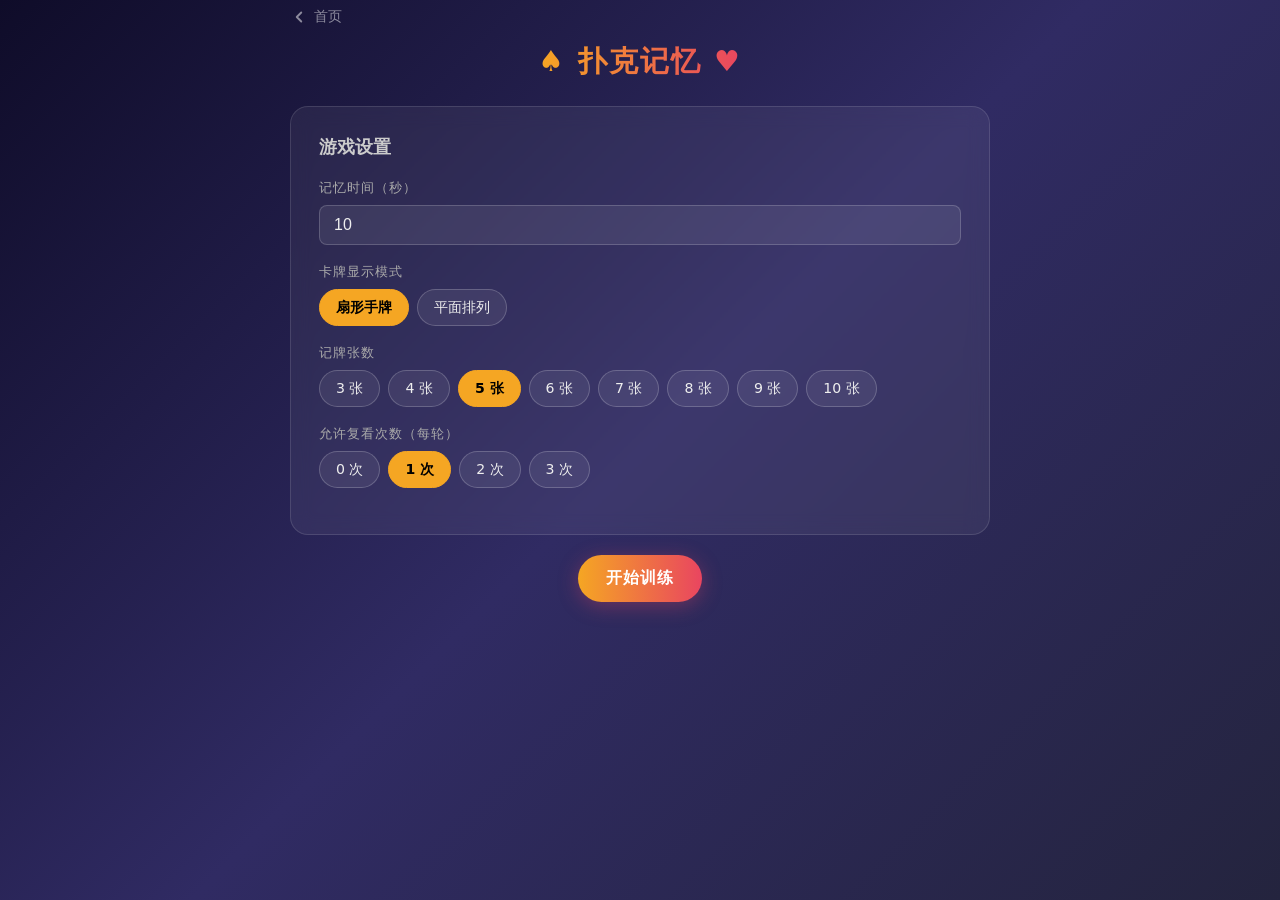
==== poker.html @ 92d8e5f7 "Scale corner rank text with card size (rem→em) 0.72rem was fixed ~11px regardless of card size. 0.72" ====
<!DOCTYPE html>
<html lang="zh-CN">
<head>
  <meta charset="UTF-8">
  <meta name="viewport" content="width=device-width, initial-scale=1.0, maximum-scale=1.0, user-scalable=no">
  <meta name="apple-mobile-web-app-capable" content="yes">
  <meta name="apple-mobile-web-app-status-bar-style" content="black-translucent">
  <meta name="apple-mobile-web-app-title" content="记忆训练">
  <meta name="theme-color" content="#0f0c29">
  <title>扑克记忆</title>
  <link rel="apple-touch-icon" href="icons/icon-180.png">
  <style>
    *, *::before, *::after { box-sizing: border-box; margin: 0; padding: 0; -webkit-tap-highlight-color: transparent; }

    :root {
      --bg1: #0f0c29;
      --bg2: #302b63;
      --bg3: #24243e;
      --accent: #e94560;
      --gold: #f5a623;
      --green: #27ae60;
      --card-bg: #fff;
      --card-w: 120px;
      --card-h: 168px;
      --radius: 10px;
      --font: -apple-system, 'PingFang SC', 'Segoe UI', system-ui, sans-serif;
    }

    body {
      font-family: var(--font);
      min-height: 100dvh;
      background: linear-gradient(135deg, var(--bg1), var(--bg2), var(--bg3));
      color: #eee;
      display: flex;
      flex-direction: column;
      align-items: center;
      padding: env(safe-area-inset-top, 16px) 16px env(safe-area-inset-bottom, 40px);
    }

    /* Back nav */
    .top-nav {
      width: 100%;
      max-width: 700px;
      display: flex;
      align-items: center;
      margin-bottom: 8px;
    }

    .btn-back-home {
      display: inline-flex;
      align-items: center;
      gap: 6px;
      color: rgba(255,255,255,0.5);
      font-size: 14px;
      text-decoration: none;
      padding: 8px 0;
      touch-action: manipulation;
      transition: color 0.15s;
    }
    .btn-back-home:active { color: var(--gold); }

    h1 {
      font-size: 1.8rem;
      font-weight: 700;
      letter-spacing: 2px;
      margin-bottom: 24px;
      background: linear-gradient(90deg, #f5a623, #e94560);
      -webkit-background-clip: text;
      -webkit-text-fill-color: transparent;
      background-clip: text;
    }

    /* Screens */
    .screen { width: 100%; max-width: 700px; display: none; flex-direction: column; align-items: center; gap: 20px; }
    .screen.active { display: flex; }

    /* Settings */
    .settings-card {
      background: rgba(255,255,255,0.06);
      border: 1px solid rgba(255,255,255,0.12);
      border-radius: 18px;
      padding: 28px;
      width: 100%;
      backdrop-filter: blur(10px);
    }
    .settings-card h2 { margin-bottom: 20px; font-size: 1.1rem; color: #ccc; }
    .form-row { display: flex; flex-direction: column; margin-bottom: 18px; }
    .form-row label { font-size: 0.82rem; color: #aaa; margin-bottom: 8px; text-transform: uppercase; letter-spacing: 1px; }
    .form-row input[type=number] {
      background: rgba(255,255,255,0.08); border: 1px solid rgba(255,255,255,0.18);
      border-radius: 8px; color: #eee; font-size: 1rem; padding: 10px 14px; outline: none;
    }
    .form-row input[type=number]:focus { border-color: var(--gold); }

    .chip-group { display: flex; gap: 8px; flex-wrap: wrap; }
    .chip {
      padding: 8px 16px; border-radius: 999px; border: 1px solid rgba(255,255,255,0.2);
      background: rgba(255,255,255,0.07); cursor: pointer; font-size: 0.88rem;
      transition: all .18s; user-select: none; touch-action: manipulation;
    }
    .chip.selected { background: var(--gold); border-color: var(--gold); color: #000; font-weight: 600; }

    /* Buttons */
    .btn {
      display: inline-flex; align-items: center; justify-content: center; gap: 8px;
      padding: 13px 28px; border-radius: 999px; border: none; font-size: 1rem;
      font-weight: 600; cursor: pointer; transition: transform .12s, opacity .12s;
      text-transform: uppercase; letter-spacing: 1px; touch-action: manipulation;
    }
    .btn:active { transform: scale(0.96); opacity: 0.9; }
    .btn-primary { background: linear-gradient(90deg, var(--gold), var(--accent)); color: #fff; box-shadow: 0 4px 20px rgba(229,69,96,.35); }
    .btn-secondary { background: rgba(255,255,255,0.1); border: 1px solid rgba(255,255,255,0.2); color: #eee; }
    .btn-review { background: linear-gradient(90deg, #1a73e8, #6c5ce7); color: #fff; font-size: 0.88rem; padding: 10px 20px; }
    .btn-review:disabled { opacity: 0.35; cursor: not-allowed; transform: none; }
    .btn-submit { background: linear-gradient(90deg, var(--green), #2ecc71); color: #fff; }

    /* Progress */
    .progress-wrap { width: 100%; background: rgba(255,255,255,0.1); border-radius: 999px; height: 6px; overflow: hidden; }
    .progress-bar { height: 100%; border-radius: 999px; background: linear-gradient(90deg, var(--gold), var(--accent)); transition: width .1s linear; }

    /* Timer */
    .timer-display { font-size: 3rem; font-weight: 700; color: var(--gold); letter-spacing: 3px; text-shadow: 0 0 20px rgba(245,166,35,.5); }
    .timer-label { font-size: 0.78rem; color: #888; text-transform: uppercase; letter-spacing: 2px; }

    /* Card stage */
    .card-stage { position: relative; width: 100%; display: block; }

    /* Playing card */
    .card {
      width: var(--card-w); height: var(--card-h); background: var(--card-bg);
      border-radius: var(--radius); box-shadow: 0 8px 32px rgba(0,0,0,.55), 0 2px 6px rgba(0,0,0,.3);
      display: flex; flex-direction: column; align-items: center; justify-content: space-between;
      padding: 8px 6px; font-size: 1.5rem; font-weight: 700; user-select: none; position: relative;
      flex-shrink: 0;
    }
    .card.red { color: #e63946; }
    .card.black { color: #1a1a2e; }
    .card .corner { position: absolute; font-size: 0.72em; font-weight: 700; line-height: 1.1; display: flex; flex-direction: column; align-items: center; }
    .card .corner.tl { top: 5px; left: 5px; }
    .card .corner.br { bottom: 5px; right: 5px; transform: rotate(180deg); }
    .card .suit-center { display: flex; align-items: center; justify-content: center; flex-grow: 1; width: 100%; overflow: hidden; }

    /* Input */
    .input-row { display: flex; gap: 8px; flex-wrap: wrap; justify-content: center; }
    .card-input-group { display: flex; flex-direction: column; align-items: center; gap: 4px; }
    .card-input-group label { font-size: 0.72rem; color: #888; }
    .card-picker {
      background: rgba(255,255,255,0.08); border: 1px solid rgba(255,255,255,0.2);
      border-radius: 8px; color: #eee; padding: 6px; font-size: 0.85rem; width: 80px; outline: none;
    }
    .card-picker:focus { border-color: var(--gold); }
    .card-picker option { background: #302b63; }

    /* Modal */
    .modal-overlay {
      position: fixed; inset: 0; background: rgba(0,0,0,.75); display: flex;
      align-items: center; justify-content: center; z-index: 1000;
      backdrop-filter: blur(4px); opacity: 0; pointer-events: none; transition: opacity .25s;
    }
    .modal-overlay.show { opacity: 1; pointer-events: all; }
    .modal {
      background: linear-gradient(135deg, #1e1b4b, #302b63); border: 1px solid rgba(255,255,255,0.15);
      border-radius: 20px; padding: 28px; display: flex; flex-direction: column;
      align-items: center; gap: 18px; box-shadow: 0 20px 60px rgba(0,0,0,.6); min-width: 320px; max-width: 90vw;
    }
    .modal h3 { font-size: 1rem; color: var(--gold); }

    /* Result */
    .result-row { display: flex; gap: 10px; justify-content: center; flex-wrap: wrap; }
    .result-card-wrap { display: flex; flex-direction: column; align-items: center; gap: 4px; }
    .result-badge { font-size: 0.72rem; padding: 2px 8px; border-radius: 999px; font-weight: 700; }
    .badge-correct { background: var(--green); color: #fff; }
    .badge-wrong { background: var(--accent); color: #fff; }
    .badge-missed { background: #666; color: #eee; }
    .score-display { font-size: 2.5rem; font-weight: 700; color: var(--gold); }

    /* Stats */
    .stats-grid { display: grid; grid-template-columns: repeat(2, 1fr); gap: 12px; width: 100%; }
    .stat-item { background: rgba(255,255,255,0.06); border: 1px solid rgba(255,255,255,0.1); border-radius: 14px; padding: 16px; text-align: center; }
    .stat-item .stat-value { font-size: 1.8rem; font-weight: 700; color: var(--gold); }
    .stat-item .stat-label { font-size: 0.72rem; color: #888; margin-top: 4px; text-transform: uppercase; letter-spacing: 1px; }
    .review-stats { background: rgba(108,92,231,0.15); border: 1px solid rgba(108,92,231,0.3); border-radius: 14px; padding: 16px; width: 100%; text-align: center; }
    .review-stats h3 { font-size: 0.82rem; color: #a29bfe; margin-bottom: 10px; text-transform: uppercase; letter-spacing: 1px; }
    .rs-row { display: flex; justify-content: space-around; }
    .rs-item .rs-v { font-size: 1.4rem; font-weight: 700; color: #a29bfe; }
    .rs-item .rs-l { font-size: 0.68rem; color: #888; }

    /* Misc */
    .round-info { display: flex; gap: 20px; align-items: center; font-size: 0.85rem; color: #aaa; }
    .round-info span { font-weight: 700; color: #eee; }
    .phase-label { font-size: 0.78rem; text-transform: uppercase; letter-spacing: 2px; color: var(--gold); opacity: 0.8; }

    @keyframes fadeInUp { from { opacity: 0; transform: translateY(20px); } to { opacity: 1; transform: translateY(0); } }
    @keyframes countdown-flash { 0%,100% { color: var(--gold); } 50% { color: var(--accent); } }
    .animate-in { animation: fadeInUp .4s ease both; }

    @media (max-width: 500px) {
      h1 { font-size: 1.4rem; }
      .settings-card { padding: 18px; }
      .modal { min-width: 260px; padding: 20px; }
    }
  </style>
</head>
<body>

<div class="top-nav">
  <a href="index.html" class="btn-back-home">
    <svg width="18" height="18" viewBox="0 0 24 24" fill="none">
      <path d="M15 18l-6-6 6-6" stroke="currentColor" stroke-width="2.5" stroke-linecap="round" stroke-linejoin="round"/>
    </svg>
    首页
  </a>
</div>

<h1>&#9824; 扑克记忆 &#9829;</h1>

<!-- SETTINGS -->
<section id="screen-settings" class="screen active">
  <div class="settings-card animate-in">
    <h2>游戏设置</h2>
    <div class="form-row">
      <label>记忆时间（秒）</label>
      <input id="setting-time" type="number" min="3" max="60" value="10" />
    </div>
    <div class="form-row">
      <label>卡牌显示模式</label>
      <div class="chip-group" id="mode-chips">
        <div class="chip selected" data-mode="fan">扇形手牌</div>
        <div class="chip" data-mode="flat">平面排列</div>
      </div>
    </div>
    <div class="form-row">
      <label>记牌张数</label>
      <div class="chip-group" id="count-chips">
        <div class="chip" data-count="3">3 张</div>
        <div class="chip" data-count="4">4 张</div>
        <div class="chip selected" data-count="5">5 张</div>
        <div class="chip" data-count="6">6 张</div>
        <div class="chip" data-count="7">7 张</div>
        <div class="chip" data-count="8">8 张</div>
        <div class="chip" data-count="9">9 张</div>
        <div class="chip" data-count="10">10 张</div>
      </div>
    </div>
    <div class="form-row">
      <label>允许复看次数（每轮）</label>
      <div class="chip-group" id="review-chips">
        <div class="chip" data-review="0">0 次</div>
        <div class="chip selected" data-review="1">1 次</div>
        <div class="chip" data-review="2">2 次</div>
        <div class="chip" data-review="3">3 次</div>
      </div>
    </div>
  </div>
  <button class="btn btn-primary" onclick="startGame()">开始训练</button>
</section>

<!-- GAME -->
<section id="screen-game" class="screen">
  <div class="round-info">
    轮次：<span id="round-num">1</span>
    &nbsp;|&nbsp;
    总得分：<span id="total-score">0</span>
  </div>

  <!-- Memorize -->
  <div id="phase-memorize" style="width:100%;display:flex;flex-direction:column;align-items:center;gap:16px;">
    <div class="phase-label">记忆阶段</div>
    <div class="timer-label">剩余时间</div>
    <div class="timer-display" id="memo-timer">10</div>
    <div class="progress-wrap" style="max-width:300px;width:90%;">
      <div class="progress-bar" id="memo-bar" style="width:100%"></div>
    </div>
    <div id="card-stage-memo" class="card-stage"></div>
    <button onclick="reshuffleMemo()" style="
      margin-top:4px;width:48px;height:48px;border-radius:50%;
      background:rgba(255,255,255,0.1);border:1px solid rgba(255,255,255,0.2);
      color:rgba(255,255,255,0.7);cursor:pointer;display:flex;align-items:center;
      justify-content:center;transition:transform 0.25s ease,background 0.15s;
      touch-action:manipulation;flex-shrink:0;" id="btn-reshuffle"
      title="重新洗牌">
      <svg width="22" height="22" viewBox="0 0 24 24" fill="none">
        <path d="M1 4v6h6" stroke="currentColor" stroke-width="2.2" stroke-linecap="round" stroke-linejoin="round"/>
        <path d="M3.51 15a9 9 0 1 0 .49-4.65" stroke="currentColor" stroke-width="2.2" stroke-linecap="round" stroke-linejoin="round"/>
      </svg>
    </button>
  </div>

  <!-- Input -->
  <div id="phase-input" style="width:100%;display:none;flex-direction:column;align-items:center;gap:16px;">
    <div class="phase-label">输入阶段</div>
    <p style="font-size:0.83rem;color:#aaa;">请选择你记住的 5 张牌（花色 + 点数）</p>
    <div class="input-row" id="card-inputs"></div>
    <div style="display:flex;gap:12px;flex-wrap:wrap;justify-content:center;margin-top:4px;">
      <button id="review-btn" class="btn btn-review" onclick="openReview()">
        &#128065; 复看牌面
        <span id="review-badge" style="font-size:0.72rem;opacity:0.8;"></span>
      </button>
      <button class="btn btn-submit" onclick="submitAnswer()">提交答案</button>
    </div>
  </div>

  <!-- Result -->
  <div id="phase-result" style="width:100%;display:none;flex-direction:column;align-items:center;gap:16px;">
    <div class="phase-label">本轮结果</div>
    <div class="score-display" id="round-score-display">0/5</div>
    <p style="font-size:0.83rem;color:#aaa;">正确答案（上）vs 你的作答（下）</p>
    <div id="result-compare" class="result-row"></div>
    <div style="display:flex;gap:12px;flex-wrap:wrap;justify-content:center;margin-top:8px;">
      <button class="btn btn-secondary" onclick="endGame()">结束训练</button>
      <button class="btn btn-primary" onclick="nextRound()">下一轮 &rarr;</button>
    </div>
  </div>
</section>

<!-- STATS -->
<section id="screen-stats" class="screen">
  <div class="phase-label" style="font-size:1rem;">训练结束</div>
  <div class="stats-grid animate-in">
    <div class="stat-item"><div class="stat-value" id="st-rounds">0</div><div class="stat-label">总轮数</div></div>
    <div class="stat-item"><div class="stat-value" id="st-score">0</div><div class="stat-label">总得分</div></div>
    <div class="stat-item"><div class="stat-value" id="st-accuracy">0%</div><div class="stat-label">正确率</div></div>
    <div class="stat-item"><div class="stat-value" id="st-perfect">0</div><div class="stat-label">满分轮数</div></div>
  </div>
  <div class="review-stats animate-in">
    <h3>复看统计</h3>
    <div class="rs-row">
      <div class="rs-item"><div class="rs-v" id="st-rv-count">0</div><div class="rs-l">复看次数</div></div>
      <div class="rs-item"><div class="rs-v" id="st-rv-total">0s</div><div class="rs-l">总时长</div></div>
      <div class="rs-item"><div class="rs-v" id="st-rv-avg">-</div><div class="rs-l">平均时长</div></div>
    </div>
  </div>
  <button class="btn btn-primary" onclick="goSettings()">重新开始</button>
</section>

<!-- REVIEW MODAL -->
<div id="review-modal" class="modal-overlay">
  <div class="modal">
    <h3>&#128065; 复看牌面</h3>
    <div class="timer-label">自动关闭倒计时</div>
    <div class="timer-display" id="review-timer">5</div>
    <div class="progress-wrap" style="width:200px">
      <div class="progress-bar" id="review-bar" style="width:100%"></div>
    </div>
    <div id="card-stage-review" class="card-stage" style="width:320px;max-width:88vw;"></div>
    <button class="btn btn-secondary" onclick="closeReview(true)">关闭</button>
  </div>
</div>

<script>
const SUITS = ['♠','♥','♦','♣'];
const SUITS_ALL = ['♠','♥','♦','♣','★','☆'];
const RANKS = ['A','2','3','4','5','6','7','8','9','10','J','Q','K'];
const RANKS_ALL = ['A','2','3','4','5','6','7','8','9','10','J','Q','K','大王','小王'];
const RED_SUITS = new Set(['♥','♦','★']);
const REVIEW_DURATION = 5;

let cfg = { time: 10, mode: 'fan', reviewMax: 1, cardCount: 5 };
let currentCards = [];
let roundNum = 0, totalScore = 0, perfectRounds = 0;
let reviewUsedThisRound = 0, globalReviewCount = 0, globalReviewTotalMs = 0;
let memoIntervalId = null, memoRemaining = 0, memoTotal = 0;
let reviewIntervalId = null, reviewRemaining = 0, reviewStart = 0;

function setupChips(selector) {
  document.querySelectorAll(selector).forEach(c => {
    c.addEventListener('click', () => {
      document.querySelectorAll(selector).forEach(x => x.classList.remove('selected'));
      c.classList.add('selected');
    });
  });
}
setupChips('#mode-chips .chip');
setupChips('#review-chips .chip');
setupChips('#count-chips .chip');

function shuffle(arr) {
  const a = [...arr];
  for (let i = a.length - 1; i > 0; i--) {
    const j = Math.floor(Math.random() * (i + 1));
    [a[i], a[j]] = [a[j], a[i]];
  }
  return a;
}

function dealCards() {
  const deck = [];
  for (const s of SUITS) for (const r of RANKS) deck.push({ suit: s, rank: r });
  deck.push({ rank: '大王', suit: '★', isJoker: true, isBig: true });
  deck.push({ rank: '小王', suit: '☆', isJoker: true, isBig: false });
  return shuffle(deck).slice(0, cfg.cardCount);
}

function cardKey(c) { return c ? c.rank + c.suit : ''; }

function showScreen(id) {
  document.querySelectorAll('.screen').forEach(s => s.classList.remove('active'));
  document.getElementById(id).classList.add('active');
}

function setPhase(name) {
  ['memorize','input','result'].forEach(p => {
    document.getElementById('phase-' + p).style.display = p === name ? 'flex' : 'none';
  });
}

function makeCorner(rank, suit, cls) {
  const d = document.createElement('div');
  d.className = 'corner ' + cls;
  d.innerHTML = rank + '<br>' + suit;
  return d;
}

function getFaceCardSVG(rank, suit, isRed) {
  const c  = isRed ? '#B71C1C' : '#1A237E';  // main deep color
  const c2 = isRed ? '#E53935' : '#283593';  // lighter shade
  const sk = '#FDDCB5';                       // skin
  const gd = '#F9A825';                       // gold

  const face = `
    <ellipse cx="50" cy="80" rx="18" ry="20" fill="${sk}"/>
    <ellipse cx="43" cy="77" rx="3.5" ry="3.5" fill="${c}"/>
    <ellipse cx="57" cy="77" rx="3.5" ry="3.5" fill="${c}"/>
    <circle cx="44.5" cy="75.5" r="1" fill="white"/>
    <circle cx="58.5" cy="75.5" r="1" fill="white"/>`;

  if (rank === 'K') return `<svg viewBox="0 0 100 140" xmlns="http://www.w3.org/2000/svg">
    <polygon points="14,52 25,30 37,50 50,22 63,50 75,30 86,52" fill="${gd}"/>
    <rect x="12" y="50" width="76" height="10" rx="4" fill="${gd}"/>
    <circle cx="25" cy="36" r="3" fill="white" opacity=".9"/>
    <circle cx="50" cy="27" r="4" fill="white" opacity=".9"/>
    <circle cx="75" cy="36" r="3" fill="white" opacity=".9"/>
    <ellipse cx="33" cy="85" rx="7" ry="16" fill="${c}" opacity=".45"/>
    <ellipse cx="67" cy="85" rx="7" ry="16" fill="${c}" opacity=".45"/>
    ${face}
    <path d="M36 70 L47 68" stroke="${c}" stroke-width="3" stroke-linecap="round"/>
    <path d="M53 68 L64 70" stroke="${c}" stroke-width="3" stroke-linecap="round"/>
    <path d="M49 84 Q47 88 49 90 Q50 91 51 90 Q53 88 51 84" stroke="${c}" stroke-width="1.2" fill="none" opacity=".5"/>
    <path d="M38 92 Q44 88 50 91 Q56 88 62 92" stroke="${c}" stroke-width="3" fill="none" stroke-linecap="round"/>
    <path d="M32 97 Q50 114 68 97 Q68 111 50 117 Q32 111 32 97Z" fill="${c}" opacity=".38"/>
    <path d="M18 140 L22 110 L38 100 L50 104 L62 100 L78 110 L82 140Z" fill="${c}"/>
    <path d="M38 100 Q50 108 62 100" stroke="${gd}" stroke-width="2.5" fill="none"/>
    <text x="50" y="125" text-anchor="middle" dominant-baseline="central" font-size="18" fill="${gd}" font-weight="bold">${suit}</text>
    <line x1="77" y1="62" x2="85" y2="112" stroke="${gd}" stroke-width="3.5" stroke-linecap="round"/>
    <circle cx="80" cy="59" r="6" fill="${gd}"/><circle cx="80" cy="59" r="2.5" fill="white" opacity=".6"/>
  </svg>`;

  if (rank === 'Q') return `<svg viewBox="0 0 100 140" xmlns="http://www.w3.org/2000/svg">
    <path d="M20,54 L30,32 Q40,48 50,26 Q60,48 70,32 L80,54Z" fill="${gd}"/>
    <rect x="18" y="52" width="64" height="9" rx="3" fill="${gd}"/>
    <circle cx="30" cy="38" r="3" fill="white" opacity=".9"/>
    <circle cx="50" cy="32" r="4" fill="white" opacity=".9"/>
    <circle cx="70" cy="38" r="3" fill="white" opacity=".9"/>
    <path d="M32 62 Q20 85 24 107" stroke="${c}" stroke-width="7" fill="none" stroke-linecap="round" opacity=".65"/>
    <path d="M68 62 Q80 85 76 107" stroke="${c}" stroke-width="7" fill="none" stroke-linecap="round" opacity=".65"/>
    ${face}
    <path d="M37 72 Q42 70 46 72" stroke="${c}" stroke-width="1.8" fill="none" stroke-linecap="round"/>
    <path d="M54 72 Q58 70 63 72" stroke="${c}" stroke-width="1.8" fill="none" stroke-linecap="round"/>
    <path d="M40 75 Q43 73 46 75" stroke="${c}" stroke-width="1" fill="none"/>
    <path d="M54 75 Q57 73 60 75" stroke="${c}" stroke-width="1" fill="none"/>
    <path d="M44 88 Q50 86 56 88" stroke="${c}" stroke-width="1.5" fill="none" stroke-linecap="round"/>
    <path d="M44 88 Q50 94 56 88" fill="${c}" opacity=".55"/>
    <path d="M34 103 Q50 115 66 103" stroke="${gd}" stroke-width="2" fill="none"/>
    <circle cx="42" cy="109" r="2" fill="${gd}"/>
    <circle cx="50" cy="113" r="2.5" fill="${gd}"/>
    <circle cx="58" cy="109" r="2" fill="${gd}"/>
    <path d="M18 140 L23 108 L38 100 L50 104 L62 100 L77 108 L82 140Z" fill="${c}"/>
    <text x="50" y="124" text-anchor="middle" dominant-baseline="central" font-size="17" fill="${gd}" font-weight="bold">${suit}</text>
    <line x1="75" y1="64" x2="82" y2="108" stroke="${gd}" stroke-width="2.5" stroke-linecap="round"/>
    <circle cx="78" cy="60" r="6" fill="${c}" stroke="${gd}" stroke-width="2"/>
    <circle cx="78" cy="60" r="2.5" fill="${gd}"/>
  </svg>`;

  // Jack
  const ac = isRed ? '#E57373' : '#7986CB';
  return `<svg viewBox="0 0 100 140" xmlns="http://www.w3.org/2000/svg">
    <ellipse cx="48" cy="46" rx="27" ry="11" fill="${c}" transform="rotate(-6,48,46)"/>
    <path d="M73 38 Q90 16 85 6 Q79 20 78 30 Q86 12 81 5 Q73 20 76 30" fill="${ac}" opacity=".9"/>
    <path d="M73 38 Q82 22 77 16 Q72 26 75 30" fill="${c}" opacity=".4"/>
    <path d="M21 52 Q48 43 74 46" stroke="${gd}" stroke-width="5" stroke-linecap="round" fill="none"/>
    <circle cx="36" cy="49" r="4" fill="${gd}"/>
    <text x="36" y="50" text-anchor="middle" dominant-baseline="central" font-size="5.5" fill="${c}" font-weight="bold">${suit}</text>
    <ellipse cx="50" cy="78" rx="17" ry="19" fill="${sk}"/>
    <ellipse cx="43" cy="75" rx="3.5" ry="3.5" fill="${c}"/>
    <ellipse cx="57" cy="75" rx="3.5" ry="3.5" fill="${c}"/>
    <circle cx="44.5" cy="73.5" r="1" fill="white"/>
    <circle cx="58.5" cy="73.5" r="1" fill="white"/>
    <path d="M38 70 L47 68" stroke="${c}" stroke-width="2" stroke-linecap="round"/>
    <path d="M53 68 L62 70" stroke="${c}" stroke-width="2" stroke-linecap="round"/>
    <path d="M43 86 Q52 93 59 88" stroke="${c}" stroke-width="2" fill="none" stroke-linecap="round"/>
    <path d="M22 140 L26 106 L40 97 L50 101 L60 97 L74 106 L78 140Z" fill="${c}"/>
    <line x1="40" y1="97" x2="50" y2="112" stroke="white" stroke-width="1.5" opacity=".4"/>
    <line x1="60" y1="97" x2="50" y2="112" stroke="white" stroke-width="1.5" opacity=".4"/>
    <path d="M40 97 Q50 108 60 97" stroke="${gd}" stroke-width="2" fill="none"/>
    <text x="50" y="124" text-anchor="middle" dominant-baseline="central" font-size="17" fill="${gd}" font-weight="bold">${suit}</text>
    <line x1="76" y1="58" x2="84" y2="108" stroke="${gd}" stroke-width="3" stroke-linecap="round"/>
    <polygon points="76,58 89,50 88,64" fill="${gd}"/>
    <line x1="80" y1="72" x2="89" y2="68" stroke="${gd}" stroke-width="2.5" stroke-linecap="round"/>
  </svg>`;
}

function getJokerSVG(isBig) {
  if (isBig) return `<svg viewBox="0 0 100 140" xmlns="http://www.w3.org/2000/svg">
    <path d="M50 12 Q62 24 74 20 Q66 36 72 46 L50 50 Z" fill="#E53935"/>
    <path d="M50 12 Q38 24 26 20 Q34 36 28 46 L50 50 Z" fill="#1565C0"/>
    <path d="M50 50 L28 46 Q30 58 50 60 Q70 58 72 46 Z" fill="#F9A825"/>
    <circle cx="74" cy="20" r="5" fill="#F9A825" stroke="#E65100" stroke-width="1"/>
    <circle cx="26" cy="20" r="5" fill="#F9A825" stroke="#E65100" stroke-width="1"/>
    <circle cx="50" cy="12" r="5" fill="#F9A825" stroke="#E65100" stroke-width="1"/>
    <ellipse cx="50" cy="80" rx="17" ry="19" fill="#FDDCB5"/>
    <path d="M40 70 L44 74 L40 78 L36 74 Z" fill="#E53935" opacity=".7"/>
    <path d="M60 70 L64 74 L60 78 L56 74 Z" fill="#1565C0" opacity=".7"/>
    <ellipse cx="42" cy="76" rx="3" ry="2.8" fill="#1A237E"/>
    <ellipse cx="58" cy="76" rx="3" ry="2.8" fill="#1A237E"/>
    <circle cx="43.5" cy="74.5" r="1" fill="white"/>
    <circle cx="59.5" cy="74.5" r="1" fill="white"/>
    <path d="M38 88 Q50 97 62 88" stroke="#B71C1C" stroke-width="2.5" fill="none" stroke-linecap="round"/>
    <path d="M18 140 L22 110 L38 100 L50 104 L62 100 L78 110 L82 140Z" fill="#6A1B9A"/>
    <text x="50" y="124" text-anchor="middle" dominant-baseline="central" font-size="14" fill="#F9A825" font-weight="bold">大王</text>
    <text x="25" y="114" text-anchor="middle" font-size="13" fill="#F9A825">★</text>
    <text x="75" y="114" text-anchor="middle" font-size="13" fill="#F9A825">★</text>
  </svg>`;

  return `<svg viewBox="0 0 100 140" xmlns="http://www.w3.org/2000/svg">
    <path d="M50 14 Q64 24 76 20 Q67 38 72 48 L50 52 Z" fill="#37474F"/>
    <path d="M50 14 Q36 24 24 20 Q33 38 28 48 L50 52 Z" fill="#546E7A"/>
    <line x1="28" y1="48" x2="72" y2="48" stroke="#37474F" stroke-width="5" stroke-linecap="round"/>
    <circle cx="76" cy="20" r="4.5" fill="#B0BEC5" stroke="#78909C" stroke-width="1"/>
    <circle cx="24" cy="20" r="4.5" fill="#B0BEC5" stroke="#78909C" stroke-width="1"/>
    <ellipse cx="50" cy="80" rx="17" ry="19" fill="#FDDCB5"/>
    <ellipse cx="43" cy="77" rx="3.5" ry="3.5" fill="#263238"/>
    <ellipse cx="57" cy="77" rx="3.5" ry="3.5" fill="#263238"/>
    <circle cx="44.5" cy="75.5" r="1" fill="white"/>
    <circle cx="58.5" cy="75.5" r="1" fill="white"/>
    <path d="M40 88 Q50 95 60 88" stroke="#546E7A" stroke-width="2" fill="none" stroke-linecap="round"/>
    <path d="M22 140 L26 110 L40 100 L50 104 L60 100 L74 110 L78 140Z" fill="#37474F"/>
    <text x="50" y="124" text-anchor="middle" dominant-baseline="central" font-size="14" fill="#B0BEC5" font-weight="bold">小王</text>
    <text x="25" y="114" text-anchor="middle" font-size="13" fill="#B0BEC5">☆</text>
    <text x="75" y="114" text-anchor="middle" font-size="13" fill="#B0BEC5">☆</text>
  </svg>`;
}

// PIP_DEFS: [x, y, flip] in viewBox 0 0 100 140, dominant-baseline="central"
const PIP_DEFS = {
  1:  { sz: 52, p: [[50,70,false]] },
  2:  { sz: 34, p: [[50,34,false],[50,106,true]] },
  3:  { sz: 32, p: [[50,28,false],[50,70,false],[50,112,true]] },
  4:  { sz: 30, p: [[28,34,false],[72,34,false],[28,106,true],[72,106,true]] },
  5:  { sz: 28, p: [[28,34,false],[72,34,false],[50,70,false],[28,106,true],[72,106,true]] },
  6:  { sz: 26, p: [[28,28,false],[72,28,false],[28,70,false],[72,70,false],[28,112,true],[72,112,true]] },
  7:  { sz: 24, p: [[28,26,false],[72,26,false],[50,46,false],[28,64,false],[72,64,false],[28,108,true],[72,108,true]] },
  8:  { sz: 22, p: [[28,24,false],[72,24,false],[50,42,false],[28,60,false],[72,60,false],[50,98,true],[28,116,true],[72,116,true]] },
  9:  { sz: 21, p: [[28,24,false],[72,24,false],[28,52,false],[72,52,false],[50,70,false],[28,88,true],[72,88,true],[28,116,true],[72,116,true]] },
  10: { sz: 20, p: [[28,26,false],[72,26,false],[50,44,false],[28,58,false],[72,58,false],[28,82,true],[72,82,true],[50,96,true],[28,114,true],[72,114,true]] }
};

function buildCard(card, small, cw, ch) {
  const isRed = card.isJoker ? card.isBig : RED_SUITS.has(card.suit);
  const el = document.createElement('div');
  el.className = 'card ' + (isRed ? 'red' : 'black');
  if (small) {
    el.style.cssText = 'position:relative;left:auto;width:62px;height:87px;font-size:1rem;margin:0;flex-shrink:0;';
  } else if (cw) {
    el.style.width = cw + 'px';
    el.style.height = ch + 'px';
    el.style.fontSize = Math.max(9, Math.round(cw * 0.115)) + 'px';
    el.style.padding = Math.round(cw * 0.06) + 'px ' + Math.round(cw * 0.05) + 'px';
  }
  el.appendChild(makeCorner(card.rank, card.isJoker ? '' : card.suit, 'tl'));
  if (!small) {
    const center = document.createElement('div');
    center.className = 'suit-center';
    if (card.isJoker) {
      center.innerHTML = getJokerSVG(card.isBig);
    } else if (['J','Q','K'].includes(card.rank)) {
      center.innerHTML = getFaceCardSVG(card.rank, card.suit, isRed);
    } else {
      const n = card.rank === 'A' ? 1 : parseInt(card.rank);
      const def = PIP_DEFS[n] || PIP_DEFS[1];
      const pips = def.p.map(([x,y,flip]) =>
        `<text x="${x}" y="${y}" text-anchor="middle" dominant-baseline="central" font-size="${def.sz}" fill="currentColor"${flip ? ` transform="rotate(180,${x},${y})"` : ''}>${card.suit}</text>`
      ).join('');
      center.innerHTML = `<svg width="100%" height="100%" viewBox="0 0 100 140" xmlns="http://www.w3.org/2000/svg">${pips}</svg>`;
    }
    el.appendChild(center);
  }
  el.appendChild(makeCorner(card.rank, card.isJoker ? '' : card.suit, 'br'));
  return el;
}

function renderCards(containerId, cards, mode) {
  const stage = document.getElementById(containerId);
  stage.innerHTML = '';
  const W = stage.offsetWidth || (window.innerWidth - 32);

  if (mode === 'flat') {
    const CW = Math.min(110, Math.max(56, Math.floor((W - 40) / cards.length - 8)));
    const CH = Math.round(CW * 1.4);
    stage.style.cssText = `display:flex;flex-direction:row;justify-content:center;align-items:center;gap:8px;flex-wrap:nowrap;width:100%;height:${CH + 16}px;`;
    cards.forEach(card => stage.appendChild(buildCard(card, false, CW, CH)));
  } else {
    // True single-pivot fan: every card rotates from the exact same bottom-center point
    const SPREAD = Math.max(40, cards.length * 7);
    const CW = Math.min(204, Math.max(129, Math.floor(W * 0.476)));
    const CH = Math.round(CW * 1.4);
    const total = cards.length;
    const step = total > 1 ? SPREAD / (total - 1) : 0;
    const cx = W / 2;
    const stageH = CH + 16;

    stage.style.cssText = `display:block;position:relative;width:100%;height:${stageH}px;overflow:visible;`;

    cards.forEach((card, i) => {
      const angle = -SPREAD / 2 + step * i;
      const cardEl = buildCard(card, false, CW, CH);
      cardEl.style.position = 'absolute';
      cardEl.style.left = cx + 'px';
      cardEl.style.bottom = '0';
      cardEl.style.transformOrigin = '50% 100%';
      cardEl.style.transform = `translateX(-50%) rotate(${angle}deg)`;
      cardEl.style.zIndex = i;
      cardEl.style.opacity = '0';
      cardEl.style.transition = `opacity 0.3s ease ${i * 0.07}s`;
      setTimeout(() => { cardEl.style.opacity = '1'; }, 20);
      stage.appendChild(cardEl);
    });
  }
}

function startGame() {
  cfg.time = Math.max(3, parseInt(document.getElementById('setting-time').value) || 10);
  cfg.mode = (document.querySelector('#mode-chips .chip.selected') || {}).dataset.mode || 'fan';
  cfg.reviewMax = parseInt((document.querySelector('#review-chips .chip.selected') || { dataset:{review:'1'} }).dataset.review);
  cfg.cardCount = parseInt((document.querySelector('#count-chips .chip.selected') || { dataset:{count:'5'} }).dataset.count);
  roundNum = 0; totalScore = 0; perfectRounds = 0; globalReviewCount = 0; globalReviewTotalMs = 0;
  document.getElementById('total-score').textContent = '0';
  showScreen('screen-game');
  startRound();
}

function startRound() {
  roundNum++;
  reviewUsedThisRound = 0;
  document.getElementById('round-num').textContent = roundNum;
  currentCards = dealCards();
  setPhase('memorize');
  renderCards('card-stage-memo', currentCards, cfg.mode);
  memoTotal = cfg.time; memoRemaining = cfg.time;
  renderMemoTimer();
  clearInterval(memoIntervalId);
  memoIntervalId = setInterval(() => {
    memoRemaining--;
    renderMemoTimer();
    if (memoRemaining <= 0) { clearInterval(memoIntervalId); startInputPhase(); }
  }, 1000);
}

function reshuffleMemo() {
  currentCards = dealCards();
  renderCards('card-stage-memo', currentCards, cfg.mode);
  const btn = document.getElementById('btn-reshuffle');
  btn.style.transform = 'rotate(360deg)';
  btn.style.background = 'rgba(245,166,35,0.25)';
  setTimeout(() => { btn.style.transform = ''; btn.style.background = ''; }, 300);
}

function renderMemoTimer() {
  const el = document.getElementById('memo-timer');
  el.textContent = memoRemaining;
  if (memoRemaining <= 3) {
    el.style.animation = 'countdown-flash .5s ease';
    setTimeout(() => { el.style.animation = ''; }, 500);
  }
  document.getElementById('memo-bar').style.width = ((memoRemaining / memoTotal) * 100) + '%';
}

function startInputPhase() {
  setPhase('input');
  const container = document.getElementById('card-inputs');
  container.innerHTML = '';
  for (let i = 0; i < cfg.cardCount; i++) {
    const g = document.createElement('div');
    g.className = 'card-input-group';
    const lbl = document.createElement('label');
    lbl.textContent = '第' + (i+1) + '张';
    const suitSel = document.createElement('select');
    suitSel.className = 'card-picker'; suitSel.id = 'inp-suit-' + i;
    suitSel.innerHTML = '<option value="">花色</option>' + SUITS_ALL.map(s => `<option value="${s}">${s}</option>`).join('');
    const rankSel = document.createElement('select');
    rankSel.className = 'card-picker'; rankSel.id = 'inp-rank-' + i;
    rankSel.innerHTML = '<option value="">点数</option>' + RANKS_ALL.map(r => `<option value="${r}">${r}</option>`).join('');
    // Auto-set rank when joker suit is chosen
    suitSel.addEventListener('change', () => {
      if (suitSel.value === '★') rankSel.value = '大王';
      else if (suitSel.value === '☆') rankSel.value = '小王';
    });
    // Auto-set suit when joker rank is chosen
    rankSel.addEventListener('change', () => {
      if (rankSel.value === '大王') suitSel.value = '★';
      else if (rankSel.value === '小王') suitSel.value = '☆';
    });
    g.append(lbl, suitSel, rankSel);
    container.appendChild(g);
  }
  updateReviewBtn();
}

function updateReviewBtn() {
  const rem = cfg.reviewMax - reviewUsedThisRound;
  document.getElementById('review-btn').disabled = rem <= 0;
  document.getElementById('review-badge').textContent = '(剩余' + rem + '次)';
}

function openReview() {
  if (reviewUsedThisRound >= cfg.reviewMax) return;
  reviewUsedThisRound++; globalReviewCount++;
  updateReviewBtn();
  reviewStart = Date.now(); reviewRemaining = REVIEW_DURATION;
  renderCards('card-stage-review', currentCards, cfg.mode);
  document.getElementById('review-modal').classList.add('show');
  renderReviewTimer();
  clearInterval(reviewIntervalId);
  reviewIntervalId = setInterval(() => {
    reviewRemaining--;
    renderReviewTimer();
    if (reviewRemaining <= 0) closeReview(false);
  }, 1000);
}

function renderReviewTimer() {
  document.getElementById('review-timer').textContent = reviewRemaining;
  document.getElementById('review-bar').style.width = ((reviewRemaining / REVIEW_DURATION) * 100) + '%';
}

function closeReview() {
  clearInterval(reviewIntervalId);
  globalReviewTotalMs += Date.now() - reviewStart;
  document.getElementById('review-modal').classList.remove('show');
}

function submitAnswer() {
  const userCards = [];
  for (let i = 0; i < cfg.cardCount; i++) {
    const suit = document.getElementById('inp-suit-' + i).value;
    const rank = document.getElementById('inp-rank-' + i).value;
    userCards.push((suit && rank) ? { suit, rank } : null);
  }
  const correctSet = new Set(currentCards.map(cardKey));
  const matched = new Set();
  let correct = 0;
  userCards.forEach(uc => {
    if (!uc) return;
    const k = cardKey(uc);
    if (correctSet.has(k) && !matched.has(k)) { correct++; matched.add(k); }
  });
  totalScore += correct;
  if (correct === cfg.cardCount) perfectRounds++;
  document.getElementById('total-score').textContent = totalScore;
  showResult(correct, userCards);
}

function showResult(correct, userCards) {
  setPhase('result');
  document.getElementById('round-score-display').textContent = correct + '/' + cfg.cardCount;
  const container = document.getElementById('result-compare');
  container.innerHTML = '';
  currentCards.forEach((card, i) => {
    const uc = userCards[i];
    const isMatch = uc && cardKey(uc) === cardKey(card);
    const wrap = document.createElement('div');
    wrap.className = 'result-card-wrap';
    wrap.style.cssText = 'opacity:0;transform:translateY(16px);transition:opacity 0.4s ease ' + (i*0.1) + 's,transform 0.4s ease ' + (i*0.1) + 's;';
    const cEl = buildCard(card, true);
    const cLab = document.createElement('div');
    cLab.className = 'result-badge badge-correct'; cLab.textContent = '正确';
    wrap.append(cEl, cLab);
    if (uc) {
      const uEl = buildCard(uc, true);
      uEl.style.marginTop = '6px';
      if (!isMatch) uEl.style.boxShadow = '0 0 0 2px #e94560';
      const uLab = document.createElement('div');
      uLab.className = 'result-badge ' + (isMatch ? 'badge-correct' : 'badge-wrong');
      uLab.textContent = isMatch ? '✓' : ('✗ ' + cardKey(uc));
      wrap.append(uEl, uLab);
    } else {
      const miss = document.createElement('div');
      miss.className = 'result-badge badge-missed'; miss.style.marginTop = '6px'; miss.textContent = '未填';
      wrap.appendChild(miss);
    }
    container.appendChild(wrap);
    setTimeout(() => { wrap.style.opacity = '1'; wrap.style.transform = 'translateY(0)'; }, 50);
  });
}

function nextRound() { startRound(); }

function endGame() {
  clearInterval(memoIntervalId);
  const total = roundNum * cfg.cardCount;
  const acc = total > 0 ? Math.round((totalScore / total) * 100) : 0;
  const rvTotal = Math.round(globalReviewTotalMs / 1000);
  const rvAvg = globalReviewCount > 0 ? Math.round(globalReviewTotalMs / globalReviewCount / 1000) : 0;
  document.getElementById('st-rounds').textContent = roundNum;
  document.getElementById('st-score').textContent = totalScore;
  document.getElementById('st-accuracy').textContent = acc + '%';
  document.getElementById('st-perfect').textContent = perfectRounds;
  document.getElementById('st-rv-count').textContent = globalReviewCount;
  document.getElementById('st-rv-total').textContent = rvTotal + 's';
  document.getElementById('st-rv-avg').textContent = globalReviewCount > 0 ? rvAvg + 's' : '-';
  showScreen('screen-stats');
}

function goSettings() { showScreen('screen-settings'); }
</script>
</body>
</html>
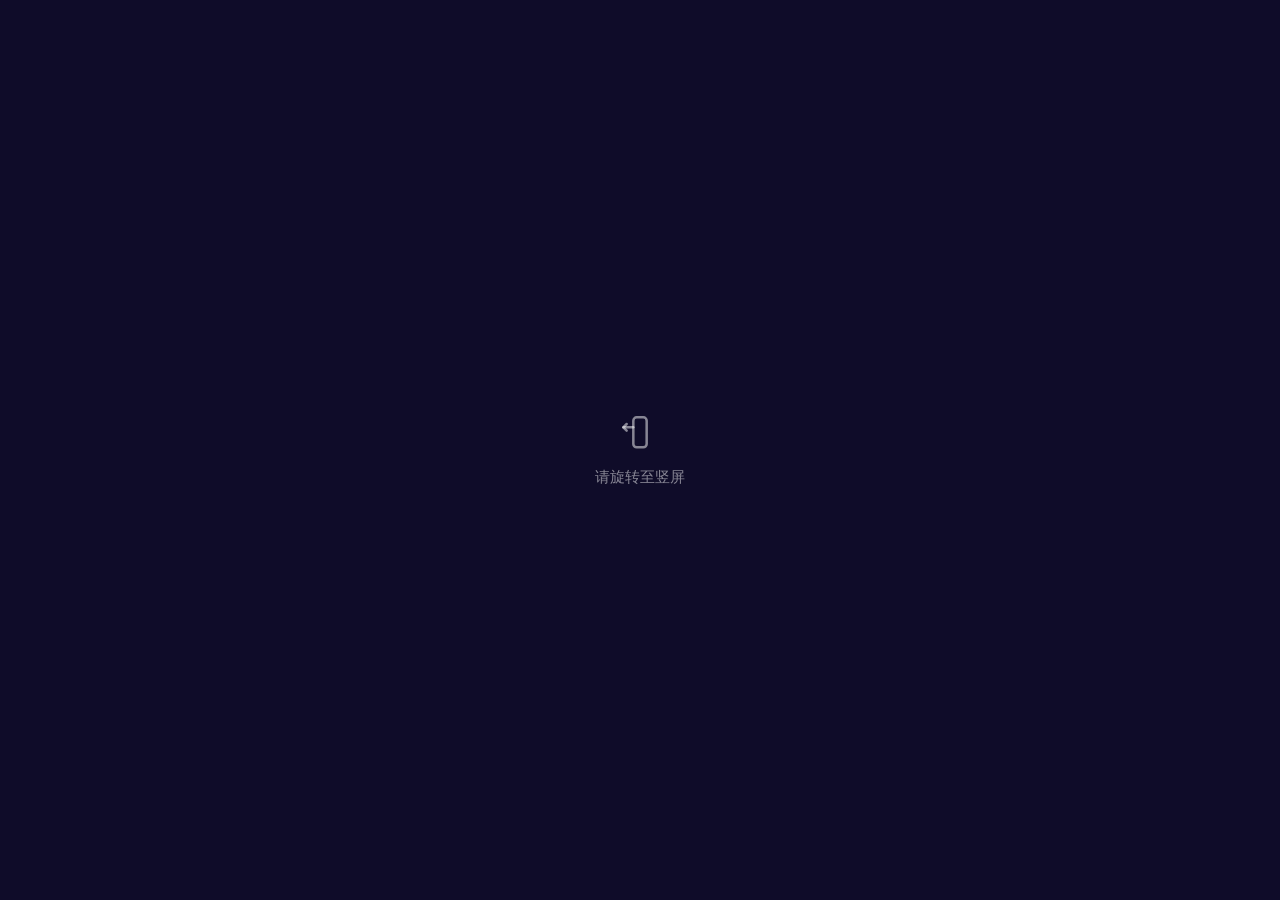
==== commit eb50820b: "Add portrait-only overlay for all pages; suppress on Schulte rotate mode Co-Authored-By: Claude Sonn" ====
--- a/poker.html
+++ b/poker.html
@@ -9,8 +9,11 @@
   <meta name="theme-color" content="#0f0c29">
   <title>扑克记忆</title>
   <link rel="apple-touch-icon" href="icons/icon-180.png">
+  <script>screen.orientation?.lock('portrait').catch(()=>{})</script>
   <style>
     *, *::before, *::after { box-sizing: border-box; margin: 0; padding: 0; -webkit-tap-highlight-color: transparent; }
+
+    html { overscroll-behavior: none; }
 
     :root {
       --bg1: #0f0c29;
@@ -29,6 +32,7 @@
     body {
       font-family: var(--font);
       min-height: 100dvh;
+      overscroll-behavior: none;
       background: linear-gradient(135deg, var(--bg1), var(--bg2), var(--bg3));
       color: #eee;
       display: flex;
@@ -135,7 +139,7 @@
     }
     .card.red { color: #e63946; }
     .card.black { color: #1a1a2e; }
-    .card .corner { position: absolute; font-size: 0.72em; font-weight: 700; line-height: 1.1; display: flex; flex-direction: column; align-items: center; }
+    .card .corner { position: absolute; font-size: 0.88em; font-weight: 700; line-height: 1.1; display: flex; flex-direction: column; align-items: center; }
     .card .corner.tl { top: 5px; left: 5px; }
     .card .corner.br { bottom: 5px; right: 5px; transform: rotate(180deg); }
     .card .suit-center { display: flex; align-items: center; justify-content: center; flex-grow: 1; width: 100%; overflow: hidden; }
@@ -199,9 +203,30 @@
       .settings-card { padding: 18px; }
       .modal { min-width: 260px; padding: 20px; }
     }
+    #rotate-overlay {
+      display: none;
+      position: fixed;
+      inset: 0;
+      z-index: 9999;
+      background: #0f0c29;
+      flex-direction: column;
+      align-items: center;
+      justify-content: center;
+      gap: 14px;
+      color: rgba(255,255,255,0.5);
+      font-size: 15px;
+    }
+    @media (orientation: landscape) { #rotate-overlay { display: flex; } }
   </style>
 </head>
 <body>
+<div id="rotate-overlay">
+  <svg width="40" height="40" viewBox="0 0 24 24" fill="none" stroke="currentColor" stroke-width="1.5" stroke-linecap="round" stroke-linejoin="round">
+    <rect x="8" y="2" width="8" height="18" rx="2"/>
+    <path d="M4 10L2 8l2-2"/><line x1="2" y1="8" x2="8" y2="8"/>
+  </svg>
+  请旋转至竖屏
+</div>
 
 <div class="top-nav">
   <a href="index.html" class="btn-back-home">
@@ -264,7 +289,7 @@
   </div>
 
   <!-- Memorize -->
-  <div id="phase-memorize" style="width:100%;display:flex;flex-direction:column;align-items:center;gap:16px;">
+  <div id="phase-memorize" style="width:100%;flex:1;min-height:0;display:flex;flex-direction:column;align-items:center;gap:16px;">
     <div class="phase-label">记忆阶段</div>
     <div class="timer-label">剩余时间</div>
     <div class="timer-display" id="memo-timer">10</div>
@@ -273,7 +298,7 @@
     </div>
     <div id="card-stage-memo" class="card-stage"></div>
     <button onclick="reshuffleMemo()" style="
-      margin-top:4px;width:48px;height:48px;border-radius:50%;
+      margin-top:auto;margin-bottom:24px;width:48px;height:48px;border-radius:50%;
       background:rgba(255,255,255,0.1);border:1px solid rgba(255,255,255,0.2);
       color:rgba(255,255,255,0.7);cursor:pointer;display:flex;align-items:center;
       justify-content:center;transition:transform 0.25s ease,background 0.15s;
@@ -594,30 +619,36 @@
   const W = stage.offsetWidth || (window.innerWidth - 32);
 
   if (mode === 'flat') {
-    const CW = Math.min(110, Math.max(56, Math.floor((W - 40) / cards.length - 8)));
+    const cols = cards.length > 5 ? Math.ceil(cards.length / 2) : cards.length;
+    const CW = Math.min(110, Math.max(56, Math.floor((W - 16) / cols - 8)));
     const CH = Math.round(CW * 1.4);
-    stage.style.cssText = `display:flex;flex-direction:row;justify-content:center;align-items:center;gap:8px;flex-wrap:nowrap;width:100%;height:${CH + 16}px;`;
+    stage.style.cssText = `display:flex;flex-direction:row;justify-content:center;align-items:center;gap:8px;flex-wrap:wrap;width:100%;`;
     cards.forEach(card => stage.appendChild(buildCard(card, false, CW, CH)));
   } else {
-    // True single-pivot fan: every card rotates from the exact same bottom-center point
+    // True single-pivot fan: every card rotates from the exact same bottom-left 20% point
     const SPREAD = Math.max(40, cards.length * 7);
-    const CW = Math.min(204, Math.max(129, Math.floor(W * 0.476)));
+    const halfRad = SPREAD / 2 * Math.PI / 180;
+    const maxCWByFit = Math.floor((W - 16) / (Math.cos(halfRad) + 2.8 * Math.sin(halfRad)));
+    const CW = Math.min(156, Math.max(99, Math.min(maxCWByFit, Math.floor(W * 0.364))));
     const CH = Math.round(CW * 1.4);
     const total = cards.length;
     const step = total > 1 ? SPREAD / (total - 1) : 0;
     const cx = W / 2;
-    const stageH = CH + 16;
-
-    stage.style.cssText = `display:block;position:relative;width:100%;height:${stageH}px;overflow:visible;`;
+    const pivotX = Math.round(cx - CW * (0.2 + 0.3 * Math.cos(halfRad)));
+    // bottom-right corner of rightmost card drops sin(h)*CW*0.8 below pivot
+    const fanOverflow = Math.ceil(Math.sin(halfRad) * CW * 0.8);
+    const stageH = CH + 16 + fanOverflow;
+
+    stage.style.cssText = `display:block;position:relative;width:100%;height:${stageH}px;overflow:hidden;`;
 
     cards.forEach((card, i) => {
       const angle = -SPREAD / 2 + step * i;
       const cardEl = buildCard(card, false, CW, CH);
       cardEl.style.position = 'absolute';
-      cardEl.style.left = cx + 'px';
-      cardEl.style.bottom = '0';
-      cardEl.style.transformOrigin = '50% 100%';
-      cardEl.style.transform = `translateX(-50%) rotate(${angle}deg)`;
+      cardEl.style.left = pivotX + 'px';
+      cardEl.style.bottom = fanOverflow + 'px';
+      cardEl.style.transformOrigin = '20% 100%';
+      cardEl.style.transform = `rotate(${angle}deg)`;
       cardEl.style.zIndex = i;
       cardEl.style.opacity = '0';
       cardEl.style.transition = `opacity 0.3s ease ${i * 0.07}s`;
@@ -658,6 +689,15 @@
 function reshuffleMemo() {
   currentCards = dealCards();
   renderCards('card-stage-memo', currentCards, cfg.mode);
+  // reset timer
+  clearInterval(memoIntervalId);
+  memoRemaining = memoTotal;
+  renderMemoTimer();
+  memoIntervalId = setInterval(() => {
+    memoRemaining--;
+    renderMemoTimer();
+    if (memoRemaining <= 0) { clearInterval(memoIntervalId); startInputPhase(); }
+  }, 1000);
   const btn = document.getElementById('btn-reshuffle');
   btn.style.transform = 'rotate(360deg)';
   btn.style.background = 'rgba(245,166,35,0.25)';
